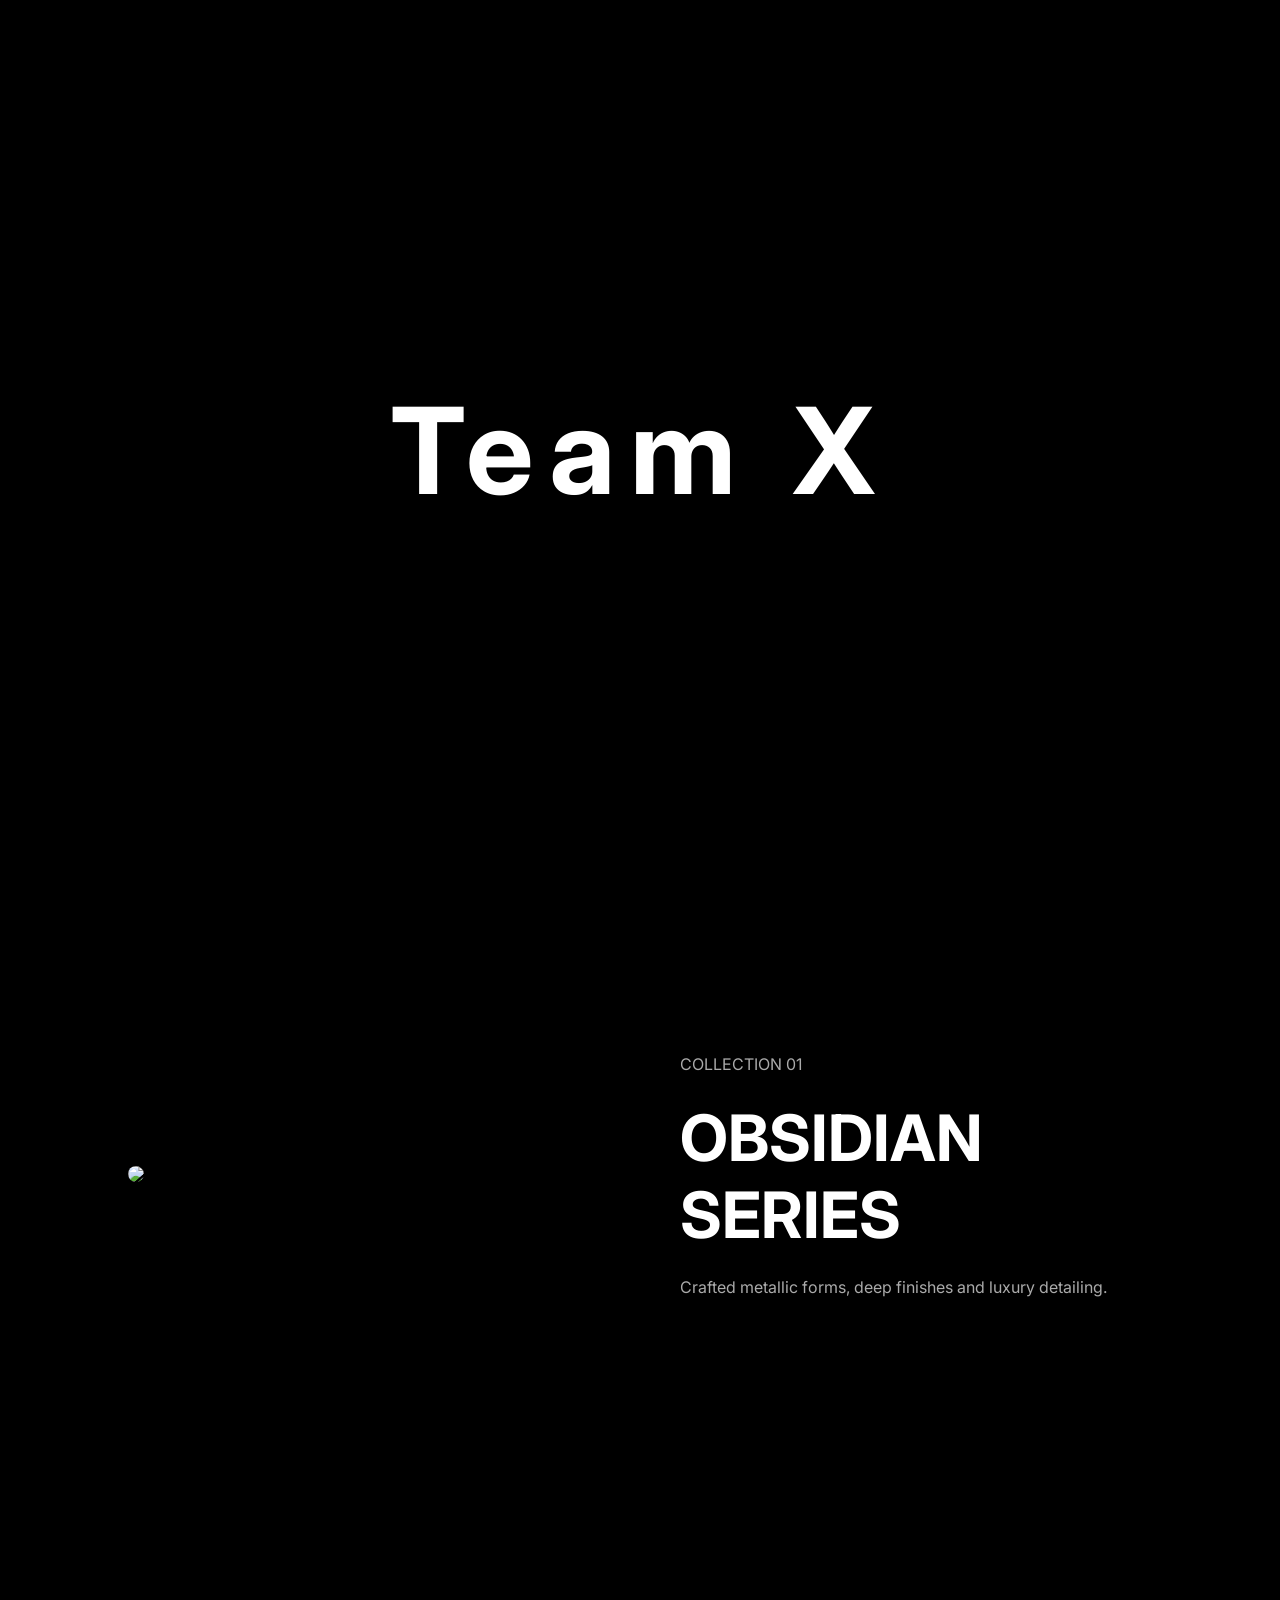
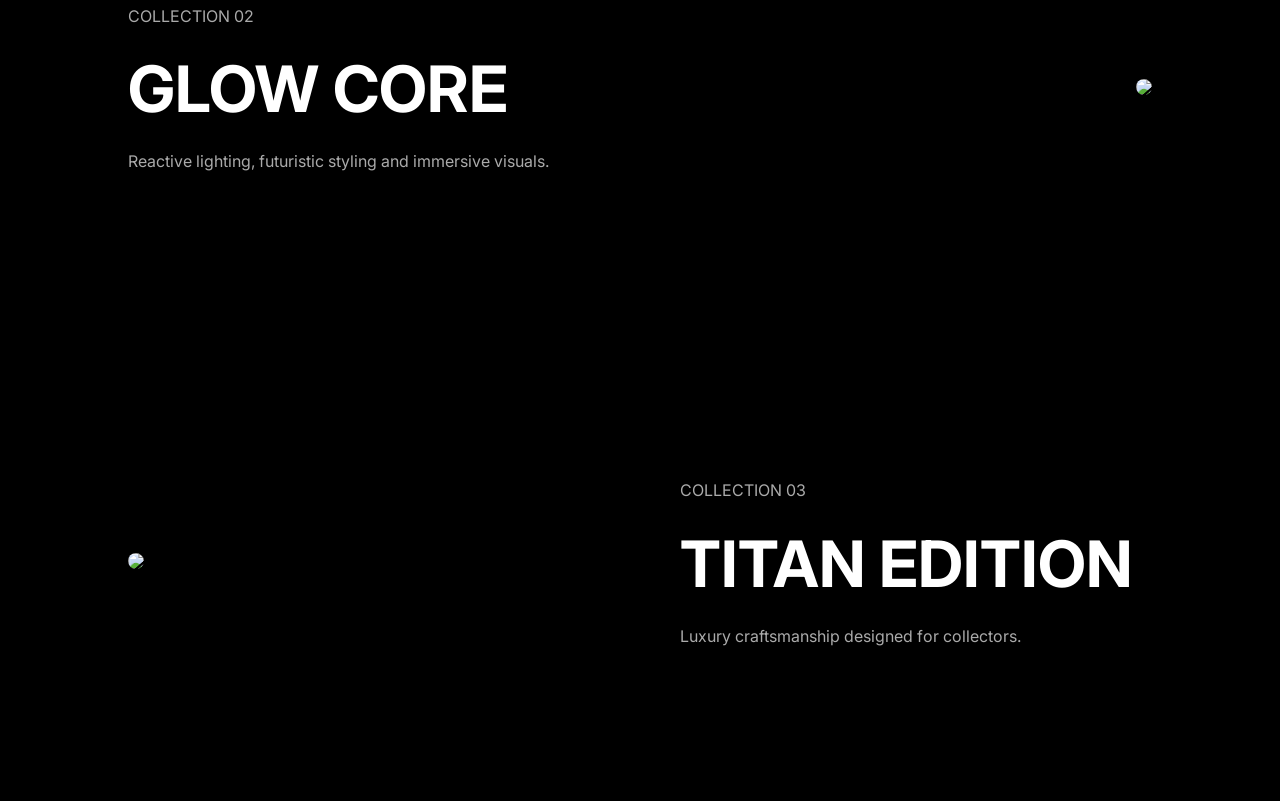
==== showcase.html @ df36ba24 "initial commit" ====
<!DOCTYPE html>
<html lang="en">

<head>

    <meta charset="UTF-8">
    <meta name="viewport" content="width=device-width,initial-scale=1">

    <title>Team X Showcase</title>

    <link rel="preconnect" href="https://fonts.googleapis.com">
    <link rel="preconnect" href="https://fonts.gstatic.com" crossorigin>

    <link href="https://fonts.googleapis.com/css2?family=Inter:wght@100..900&display=swap" rel="stylesheet">

    <link rel="stylesheet" href="css/showcase.css">

</head>

<body>

    <div class="loader">

        <h1>Team X</h1>

    </div>

    <section class="hero3d">

        <div class="spotlight"></div>

        <img class="floating-keychain" src="images/keychain-main.png" alt="">

        <div class="hero-content">

            <p>PREMIUM SHOWCASE</p>

            <h1>
                COLLECTIBLE
                EXPERIENCES
            </h1>

        </div>

    </section>

    <section class="gallery">

        <div class="image-block">
            <img src="images/product-1.jpg">
        </div>

        <div class="text-block">

            <p>COLLECTION 01</p>

            <h2>OBSIDIAN SERIES</h2>

            <p>
                Crafted metallic forms,
                deep finishes and
                luxury detailing.
            </p>

        </div>

    </section>

    <section class="gallery reverse">

        <div class="image-block">
            <img src="images/product-2.jpg">
        </div>

        <div class="text-block">

            <p>COLLECTION 02</p>

            <h2>GLOW CORE</h2>

            <p>
                Reactive lighting,
                futuristic styling
                and immersive visuals.
            </p>

        </div>

    </section>

    <section class="gallery">

        <div class="image-block">
            <img src="images/product-3.jpg">
        </div>

        <div class="text-block">

            <p>COLLECTION 03</p>

            <h2>TITAN EDITION</h2>

            <p>
                Luxury craftsmanship
                designed for collectors.
            </p>

        </div>

    </section>

    <script src="js/showcase.js"></script>

</body>

</html>
---- css/showcase.css ----
* {
    margin: 0;
    padding: 0;
    box-sizing: border-box;
}

body {
    background: #000;
    color: #fff;
    font-family: Inter, sans-serif;
    overflow-x: hidden;
}

.loader {
    position: fixed;
    inset: 0;
    background: #000;
    display: flex;
    justify-content: center;
    align-items: center;
    z-index: 9999;
    transition: 1s;
}

.loader h1 {
    font-size: 120px;
    letter-spacing: 15px;
}

.hero3d {
    height: 100vh;
    display: flex;
    justify-content: center;
    align-items: center;
    position: relative;
    overflow: hidden;
}

.hero-content {
    position: relative;
    z-index: 2;
    text-align: center;
}

.hero-content h1 {
    font-size: 120px;
    line-height: .9;
}

.floating-keychain {
    position: absolute;
    width: 500px;
    animation: float 6s ease-in-out infinite;
}

.spotlight {
    position: absolute;
    width: 600px;
    height: 600px;
    border-radius: 50%;
    background: rgba(255, 255, 255, .08);
    filter: blur(150px);
}

.gallery {
    display: grid;
    grid-template-columns: 1fr 1fr;
    gap: 80px;
    padding: 150px 10%;
    align-items: center;
}

.gallery.reverse {
    direction: rtl;
}

.gallery.reverse .text-block {
    direction: ltr;
}

.image-block img {
    width: 100%;
    border-radius: 30px;
    transition: .6s;
}

.image-block:hover img {
    transform: scale(1.04);
}

.text-block h2 {
    font-size: 64px;
    margin: 20px 0;
}

.text-block p {
    color: #aaa;
    line-height: 1.8;
}

@keyframes float {

    0% {
        transform: translateY(0);
    }

    50% {
        transform: translateY(-30px);
    }

    100% {
        transform: translateY(0);
    }

}

@media(max-width:900px) {

    .gallery {
        grid-template-columns: 1fr;
    }

    .hero-content h1 {
        font-size: 60px;
    }

    .floating-keychain {
        width: 280px;
    }

}
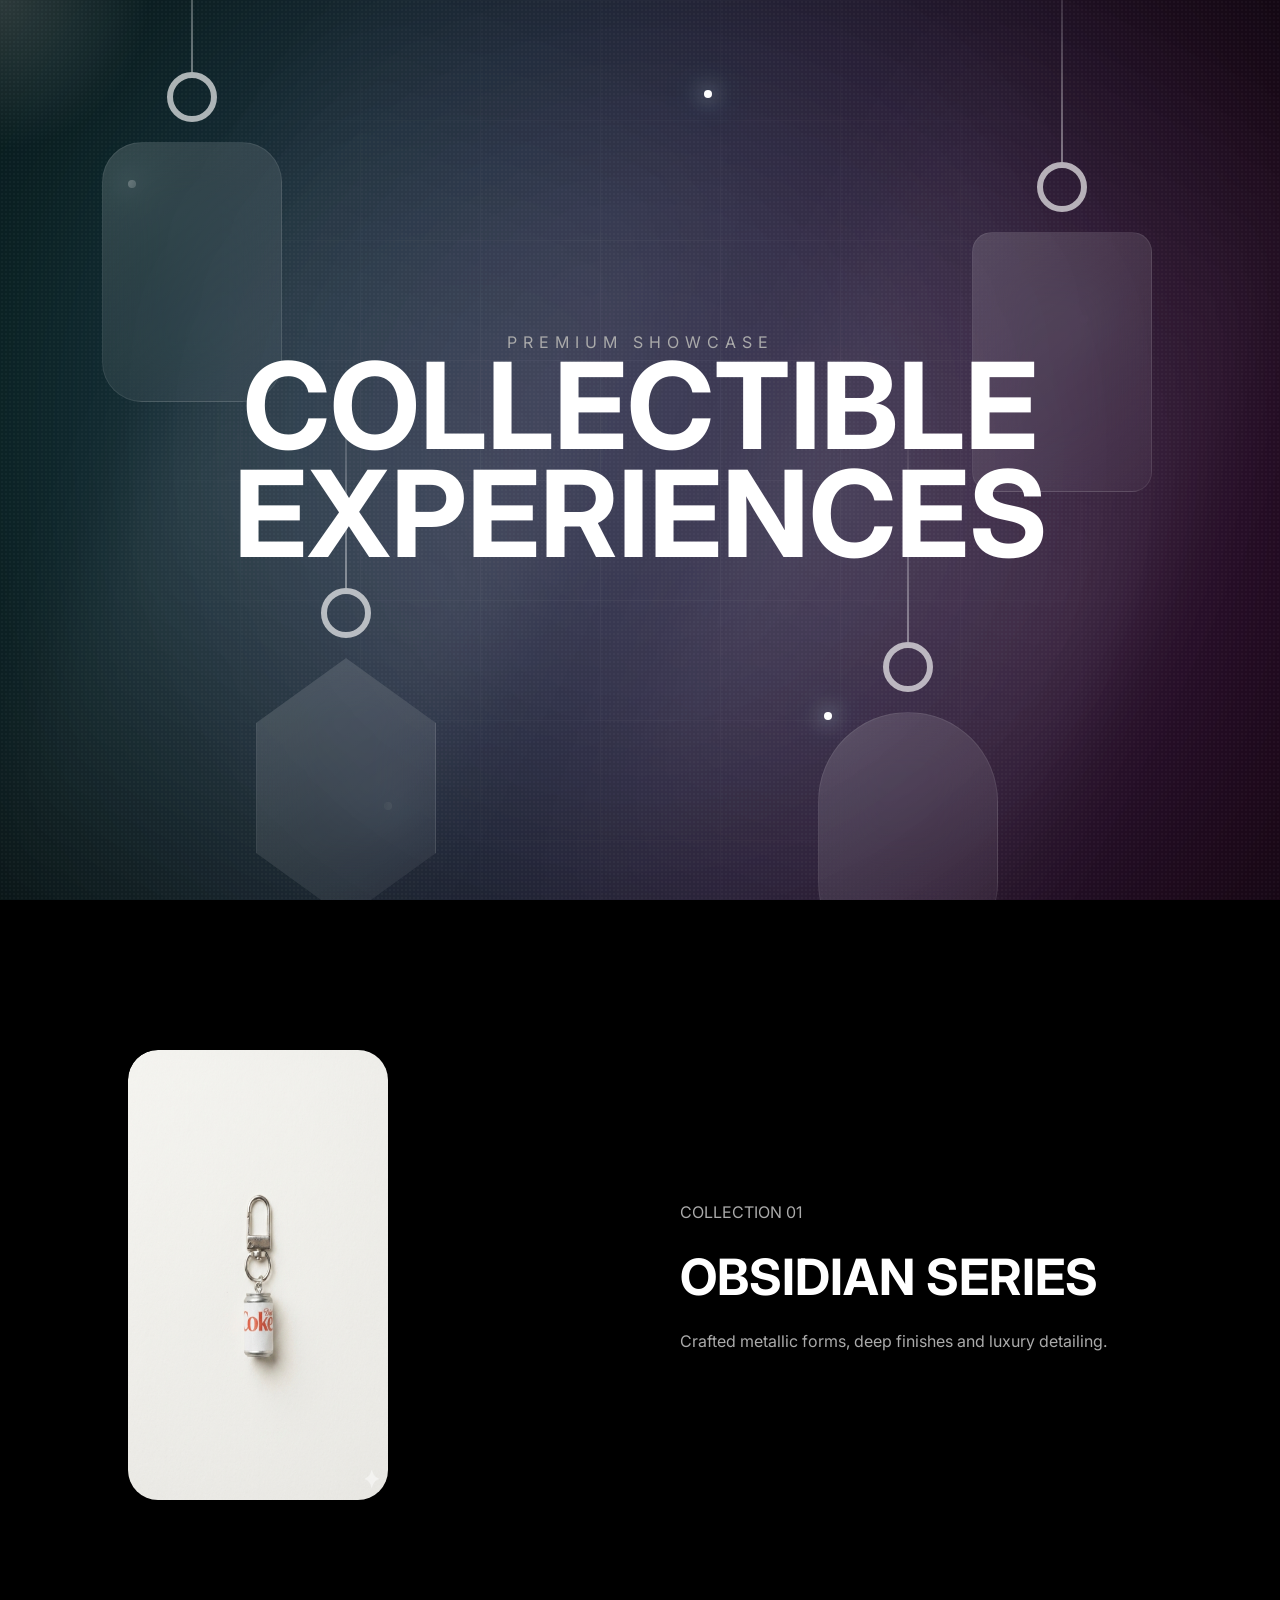
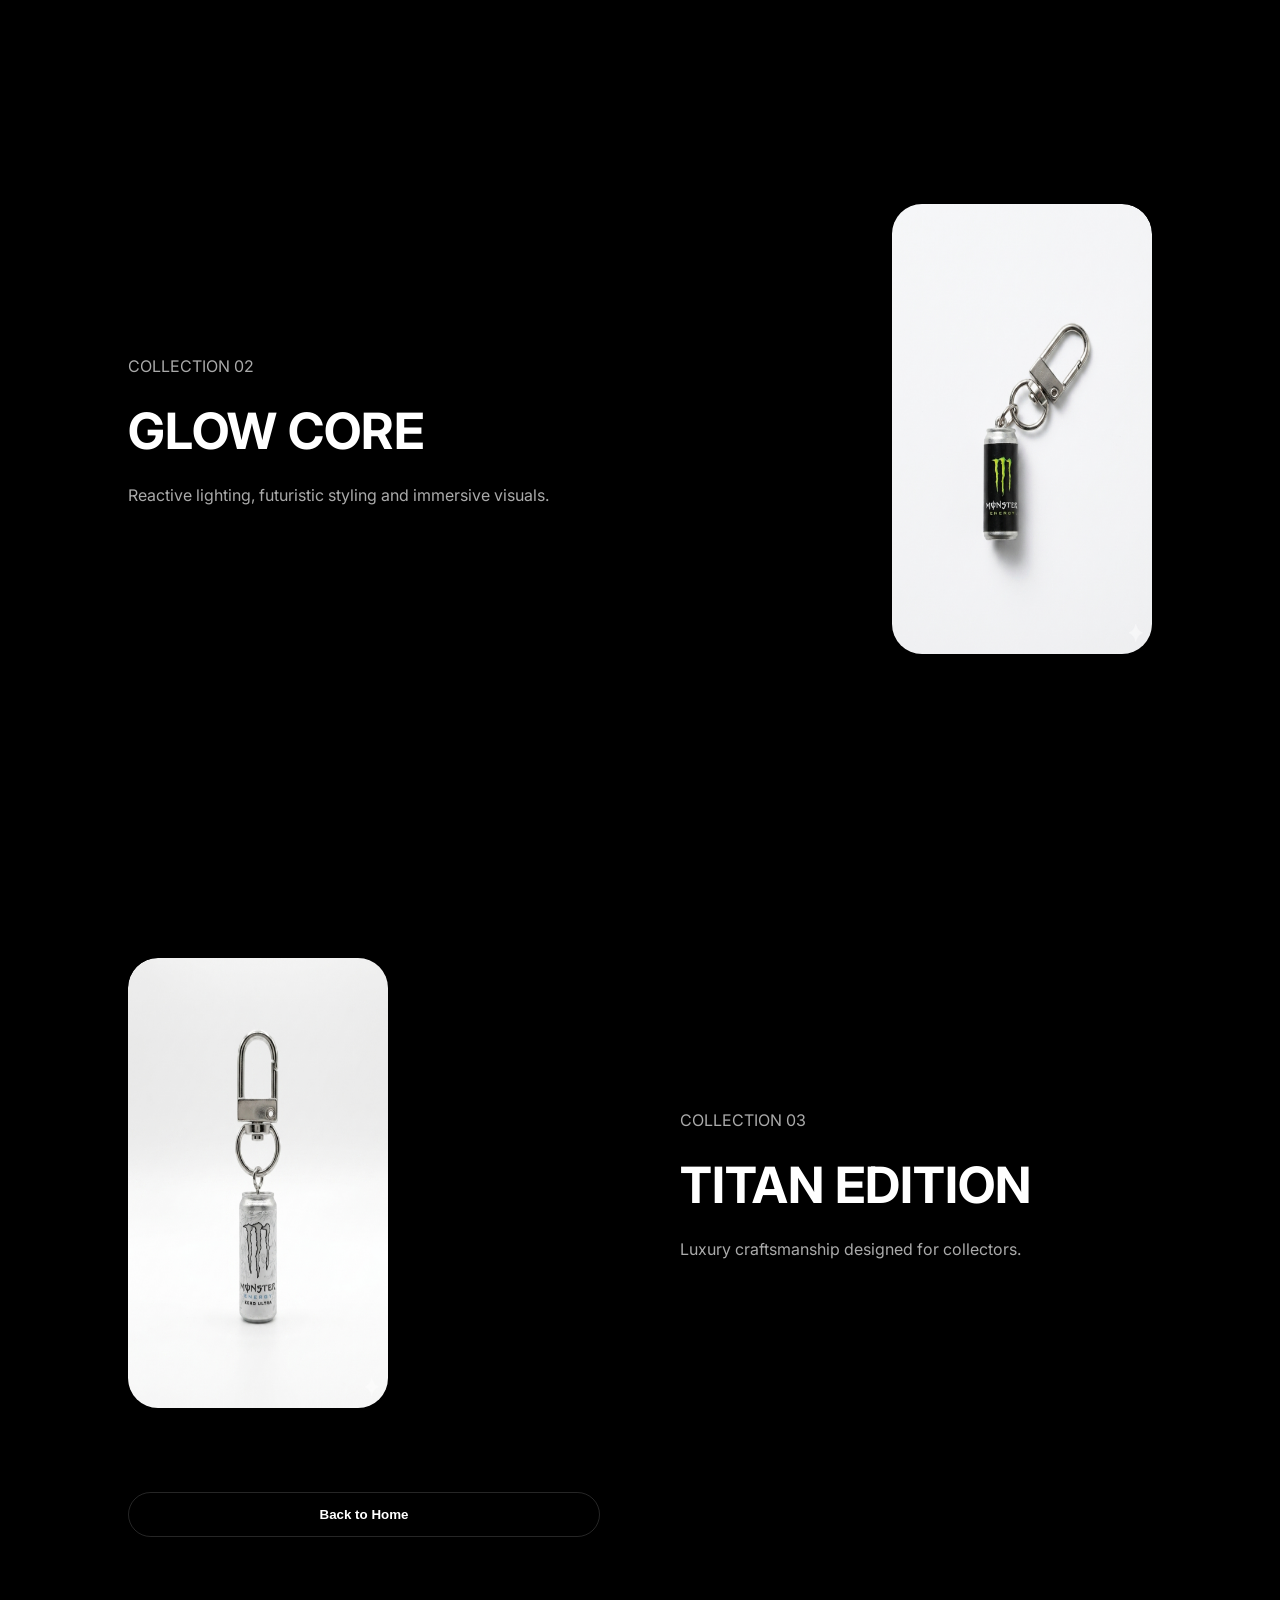
==== commit a544bb10: "initial commit" ====
--- a/showcase.html
+++ b/showcase.html
@@ -13,11 +13,68 @@
 
     <link href="https://fonts.googleapis.com/css2?family=Inter:wght@100..900&display=swap" rel="stylesheet">
 
-    <link rel="stylesheet" href="css/showcase.css">
+    <link rel="stylesheet" href="showcase.css">
 
 </head>
 
 <body>
+
+
+    <!-- LIVE BACKGROUND -->
+
+    <div class="bg-wrapper">
+
+        <div class="aurora aurora1"></div>
+        <div class="aurora aurora2"></div>
+
+        <div class="grid-overlay"></div>
+
+        <div class="noise"></div>
+
+        <div class="light-beam beam1"></div>
+        <div class="light-beam beam2"></div>
+
+        <div class="floating-lights">
+
+            <span></span>
+            <span></span>
+            <span></span>
+            <span></span>
+            <span></span>
+
+        </div>
+
+        <!-- FLOATING KEYCHAINS -->
+
+        <div class="floating-keychains">
+
+            <div class="keychain kc1">
+                <div class="ring"></div>
+                <div class="tag-body"></div>
+            </div>
+
+            <div class="keychain kc2">
+                <div class="ring"></div>
+                <div class="tag-body square"></div>
+            </div>
+
+            <div class="keychain kc3">
+                <div class="ring"></div>
+                <div class="tag-body crystal"></div>
+            </div>
+
+            <div class="keychain kc4">
+                <div class="ring"></div>
+                <div class="tag-body capsule"></div>
+            </div>
+
+        </div>
+
+        <div class="cursor-glow"></div>
+
+    </div>
+
+    <!-- LOADER -->
 
     <div class="loader">
 
@@ -25,11 +82,13 @@
 
     </div>
 
+    <!-- HERO -->
+
     <section class="hero3d">
 
         <div class="spotlight"></div>
 
-        <img class="floating-keychain" src="images/keychain-main.png" alt="">
+        <img class="floating-keychain-main" src="images/keychain-main.png" alt="">
 
         <div class="hero-content">
 
@@ -43,6 +102,8 @@
         </div>
 
     </section>
+
+    <!-- GALLERY -->
 
     <section class="gallery">
 
@@ -106,10 +167,10 @@
             </p>
 
         </div>
-
+        <button class="back_to_home"><a href="index.html">Back to Home</a></button>
     </section>
 
-    <script src="js/showcase.js"></script>
+    <script src="showcase.js"></script>
 
 </body>
 
--- a/showcase.css
+++ b/showcase.css
@@ -0,0 +1,635 @@
+* {
+    margin: 0;
+    padding: 0;
+    box-sizing: border-box;
+}
+
+body {
+    background: #000;
+    color: #fff;
+    font-family: Inter, sans-serif;
+    overflow-x: hidden;
+}
+
+/* BACKGROUND */
+
+.bg-wrapper {
+    position: fixed;
+    inset: 0;
+    overflow: hidden;
+    z-index: -10;
+    background: #050505;
+}
+
+/* AURORA */
+
+.aurora {
+    position: absolute;
+
+    width: 1200px;
+    height: 1200px;
+
+    border-radius: 50%;
+
+    filter: blur(180px);
+
+    opacity: .18;
+
+    mix-blend-mode: screen;
+
+    animation: auroraMove 20s ease-in-out infinite;
+}
+
+.aurora1 {
+    background: #00fff2;
+    top: -20%;
+    left: -10%;
+}
+
+.aurora2 {
+    background: #ff00c8;
+    bottom: -20%;
+    right: -10%;
+    animation-delay: -10s;
+}
+
+@keyframes auroraMove {
+
+    0% {
+        transform:
+            translate(0, 0) scale(1);
+    }
+
+    50% {
+        transform:
+            translate(100px, 80px) scale(1.15);
+    }
+
+    100% {
+        transform:
+            translate(0, 0) scale(1);
+    }
+
+}
+
+/* GRID */
+
+.grid-overlay {
+    position: absolute;
+    inset: 0;
+
+    background-image:
+        linear-gradient(rgba(255, 255, 255, .04) 1px, transparent 1px),
+        linear-gradient(90deg, rgba(255, 255, 255, .04) 1px, transparent 1px);
+
+    background-size: 120px 120px;
+
+    mask-image: radial-gradient(circle at center,
+            black 20%,
+            transparent 80%);
+
+    animation: gridMove 20s linear infinite;
+}
+
+@keyframes gridMove {
+
+    from {
+        transform: translateY(0);
+    }
+
+    to {
+        transform: translateY(120px);
+    }
+
+}
+
+/* NOISE */
+
+.noise {
+    position: absolute;
+    inset: 0;
+
+    opacity: .03;
+
+    background-image:
+        radial-gradient(circle,
+            white 1px,
+            transparent 1px);
+
+    background-size: 4px 4px;
+
+    animation: noiseMove .3s infinite;
+}
+
+@keyframes noiseMove {
+
+    0% {
+        transform: translate(0, 0);
+    }
+
+    50% {
+        transform: translate(2px, -2px);
+    }
+
+    100% {
+        transform: translate(0, 0);
+    }
+
+}
+
+/* LIGHT BEAMS */
+
+.light-beam {
+    position: absolute;
+
+    width: 400px;
+    height: 120vh;
+
+    background:
+        linear-gradient(to bottom,
+            transparent,
+            rgba(255, 255, 255, .08),
+            transparent);
+
+    filter: blur(40px);
+
+    transform: rotate(25deg);
+
+    animation: beamMove 10s linear infinite;
+}
+
+.beam1 {
+    left: 10%;
+}
+
+.beam2 {
+    right: 10%;
+    animation-delay: -5s;
+}
+
+@keyframes beamMove {
+
+    0% {
+        transform:
+            translateY(-100%) rotate(25deg);
+    }
+
+    100% {
+        transform:
+            translateY(100%) rotate(25deg);
+    }
+
+}
+
+/* FLOATING LIGHTS */
+
+.floating-lights {
+    position: absolute;
+    inset: 0;
+}
+
+.floating-lights span {
+    position: absolute;
+
+    width: 8px;
+    height: 8px;
+
+    border-radius: 50%;
+
+    background: white;
+
+    box-shadow:
+        0 0 20px white,
+        0 0 40px cyan;
+
+    animation:
+        floatLight linear infinite,
+        pulseGlow 3s ease-in-out infinite;
+}
+
+.floating-lights span:nth-child(1) {
+    left: 10%;
+    top: 20%;
+    animation-duration: 12s;
+}
+
+.floating-lights span:nth-child(2) {
+    right: 15%;
+    top: 35%;
+    animation-duration: 18s;
+}
+
+.floating-lights span:nth-child(3) {
+    left: 30%;
+    bottom: 10%;
+    animation-duration: 14s;
+}
+
+.floating-lights span:nth-child(4) {
+    right: 35%;
+    bottom: 20%;
+    animation-duration: 20s;
+}
+
+.floating-lights span:nth-child(5) {
+    left: 55%;
+    top: 10%;
+    animation-duration: 16s;
+}
+
+@keyframes floatLight {
+
+    0% {
+        transform: translateY(0);
+    }
+
+    50% {
+        transform: translateY(-80px);
+    }
+
+    100% {
+        transform: translateY(0);
+    }
+
+}
+
+@keyframes pulseGlow {
+
+    0% {
+        opacity: .3;
+    }
+
+    50% {
+        opacity: 1;
+    }
+
+    100% {
+        opacity: .3;
+    }
+
+}
+
+/* CURSOR GLOW */
+
+.cursor-glow {
+    position: fixed;
+
+    width: 300px;
+    height: 300px;
+
+    border-radius: 50%;
+
+    background:
+        radial-gradient(circle,
+            rgba(255, 255, 255, .15),
+            transparent 70%);
+
+    pointer-events: none;
+
+    transform: translate(-50%, -50%);
+
+    mix-blend-mode: screen;
+}
+
+/* LOADER */
+
+.loader {
+    position: fixed;
+    inset: 0;
+    background: #000;
+    display: flex;
+    justify-content: center;
+    align-items: center;
+    z-index: 9999;
+    transition: 1.5s;
+}
+
+.loader h1 {
+    font-size: 80px;
+    letter-spacing: 15px;
+}
+
+/* HERO */
+
+.hero3d {
+    height: 100vh;
+    display: flex;
+    justify-content: center;
+    align-items: center;
+    position: relative;
+    overflow: hidden;
+}
+
+.hero-content {
+    position: relative;
+    z-index: 2;
+    text-align: center;
+}
+
+.hero-content p {
+    letter-spacing: 6px;
+    color: #aaa;
+}
+
+.hero-content h1 {
+    font-size: 120px;
+    line-height: .9;
+}
+
+/* MAIN KEYCHAIN */
+
+.floating-keychain-main {
+    position: absolute;
+    width: 500px;
+
+    animation:
+        float 6s ease-in-out infinite;
+
+    filter:
+        drop-shadow(0 30px 80px rgba(0, 0, 0, .8)) drop-shadow(0 0 60px rgba(255, 255, 255, .15));
+}
+
+@keyframes float {
+
+    0% {
+        transform: translateY(0);
+    }
+
+    50% {
+        transform: translateY(-30px);
+    }
+
+    100% {
+        transform: translateY(0);
+    }
+
+}
+
+/* SPOTLIGHT */
+
+.spotlight {
+    position: absolute;
+    width: 600px;
+    height: 600px;
+    border-radius: 50%;
+
+    background: rgba(255, 255, 255, .08);
+
+    filter: blur(150px);
+}
+
+/* GALLERY */
+
+.gallery {
+    display: grid;
+    grid-template-columns: 1fr 1fr;
+    gap: 80px;
+    padding: 150px 10%;
+    align-items: center;
+}
+
+.gallery.reverse {
+    direction: rtl;
+}
+
+.gallery.reverse .text-block {
+    direction: ltr;
+}
+
+.image-block {
+    overflow: hidden;
+    border-radius: 30px;
+}
+
+.image-block img {
+    width: 55%;
+    height: 50vh;
+    border-radius: 30px;
+    transition: .6s;
+}
+
+.image-block:hover img {
+    transform: scale(1.06);
+}
+
+.text-block h2 {
+    font-size: 50px;
+    margin: 20px 0;
+}
+
+.text-block p {
+    color: #aaa;
+    line-height: 1.8;
+}
+
+/* FLOATING KEYCHAINS */
+
+.floating-keychains {
+    position: absolute;
+    inset: 0;
+    pointer-events: none;
+}
+
+.keychain {
+    position: absolute;
+
+    display: flex;
+    flex-direction: column;
+    align-items: center;
+
+    transform-origin: top center;
+
+    animation: swingKeychain 6s ease-in-out infinite;
+}
+
+/* STRING */
+
+.keychain::before {
+    content: "";
+
+    position: absolute;
+
+    top: -220px;
+
+    width: 2px;
+    height: 220px;
+
+    background:
+        linear-gradient(to bottom,
+            rgba(255, 255, 255, .02),
+            rgba(255, 255, 255, .4));
+}
+
+/* RING */
+
+.ring {
+    width: 50px;
+    height: 50px;
+
+    border-radius: 50%;
+
+    border: 6px solid rgba(255, 255, 255, .65);
+
+    margin-bottom: 20px;
+
+    animation: metalGlow 4s ease-in-out infinite;
+}
+
+@keyframes metalGlow {
+
+    50% {
+        box-shadow:
+            0 0 40px rgba(255, 255, 255, .5),
+            0 0 80px rgba(0, 255, 255, .2);
+    }
+
+}
+
+/* TAG */
+
+.tag-body {
+    width: 180px;
+    height: 260px;
+
+    border-radius: 40px;
+
+    background:
+        linear-gradient(145deg,
+            rgba(255, 255, 255, .15),
+            rgba(255, 255, 255, .04));
+
+    border: 1px solid rgba(255, 255, 255, .08);
+
+    backdrop-filter: blur(30px);
+
+    position: relative;
+
+    overflow: hidden;
+}
+
+.tag-body::before {
+    content: "";
+
+    position: absolute;
+    inset: 0;
+
+    background:
+        linear-gradient(120deg,
+            transparent,
+            rgba(255, 255, 255, .25),
+            transparent);
+
+    transform: translateX(-150%);
+
+    animation: shine 6s linear infinite;
+}
+
+@keyframes shine {
+
+    to {
+        transform: translateX(150%);
+    }
+
+}
+
+.square {
+    border-radius: 20px;
+}
+
+.crystal {
+    clip-path: polygon(50% 0%,
+            100% 25%,
+            100% 75%,
+            50% 100%,
+            0% 75%,
+            0% 25%);
+}
+
+.capsule {
+    border-radius: 100px;
+}
+
+/* POSITIONS */
+
+.kc1 {
+    left: 8%;
+    top: 8%;
+}
+
+.kc2 {
+    right: 10%;
+    top: 18%;
+}
+
+.kc3 {
+    left: 20%;
+    bottom: -2%;
+}
+
+.kc4 {
+    right: 22%;
+    bottom: -8%;
+}
+
+@keyframes swingKeychain {
+
+    0% {
+        transform: rotate(8deg);
+    }
+
+    50% {
+        transform: rotate(-8deg) translateY(20px);
+    }
+
+    100% {
+        transform: rotate(8deg);
+    }
+
+}
+
+/* RESPONSIVE */
+
+@media(max-width:900px) {
+
+    .gallery {
+        grid-template-columns: 1fr;
+        display: grid;
+        justify-content: space-evenly;
+    }
+
+    .hero-content h1 {
+        font-size: 42px;
+    }
+
+    .floating-keychain-main {
+        width: 260px;
+    }
+
+    .tag-body {
+        width: 120px;
+        height: 180px;
+    }
+
+}
+
+
+.back_to_home {
+    padding: 14px 10px;
+    border: none;
+    border-radius: 100px;
+    cursor: pointer;
+    font-weight: 700;
+    background: transparent;
+    border: 1px solid rgba(255, 255, 255, .15);
+    color: #fff;
+    transition: .4s ease;
+}
+
+
+
+.back_to_home {}
+
+.back_to_home a {
+    text-decoration: none;
+    color: white;
+}
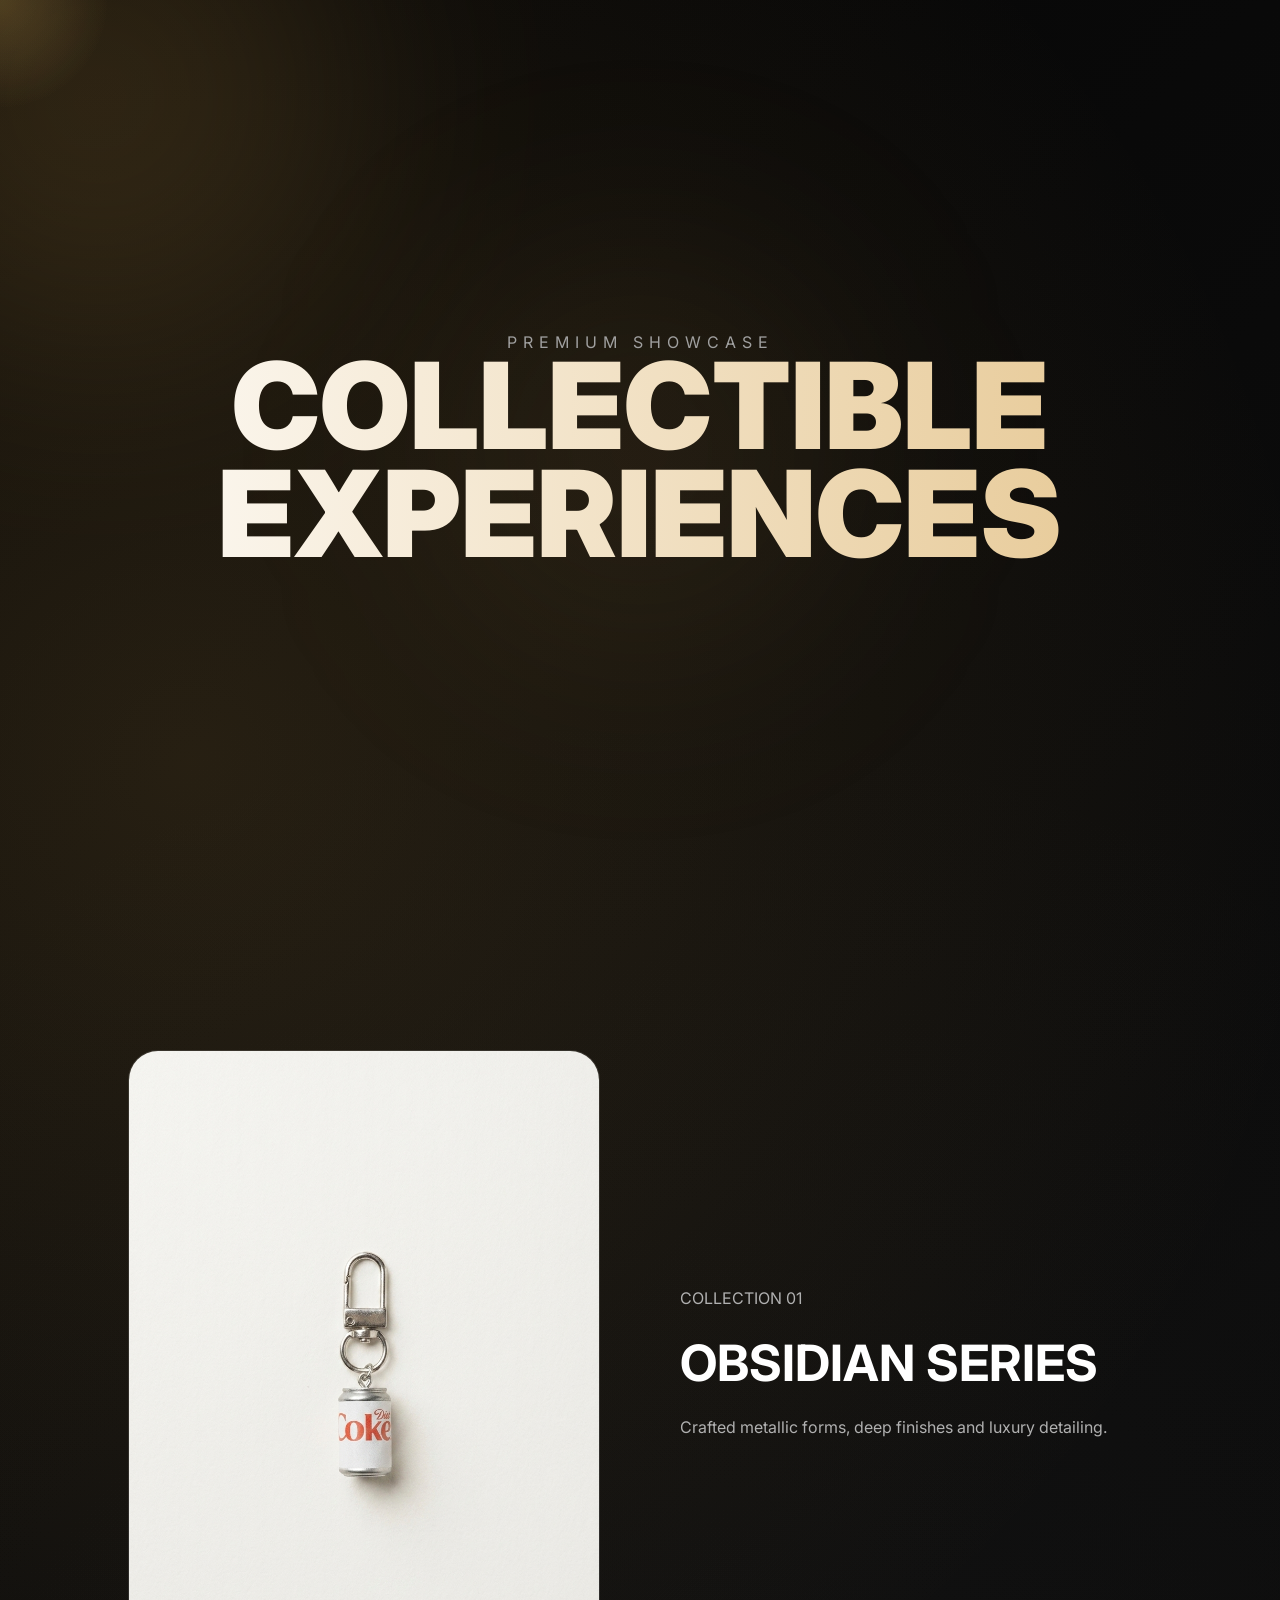
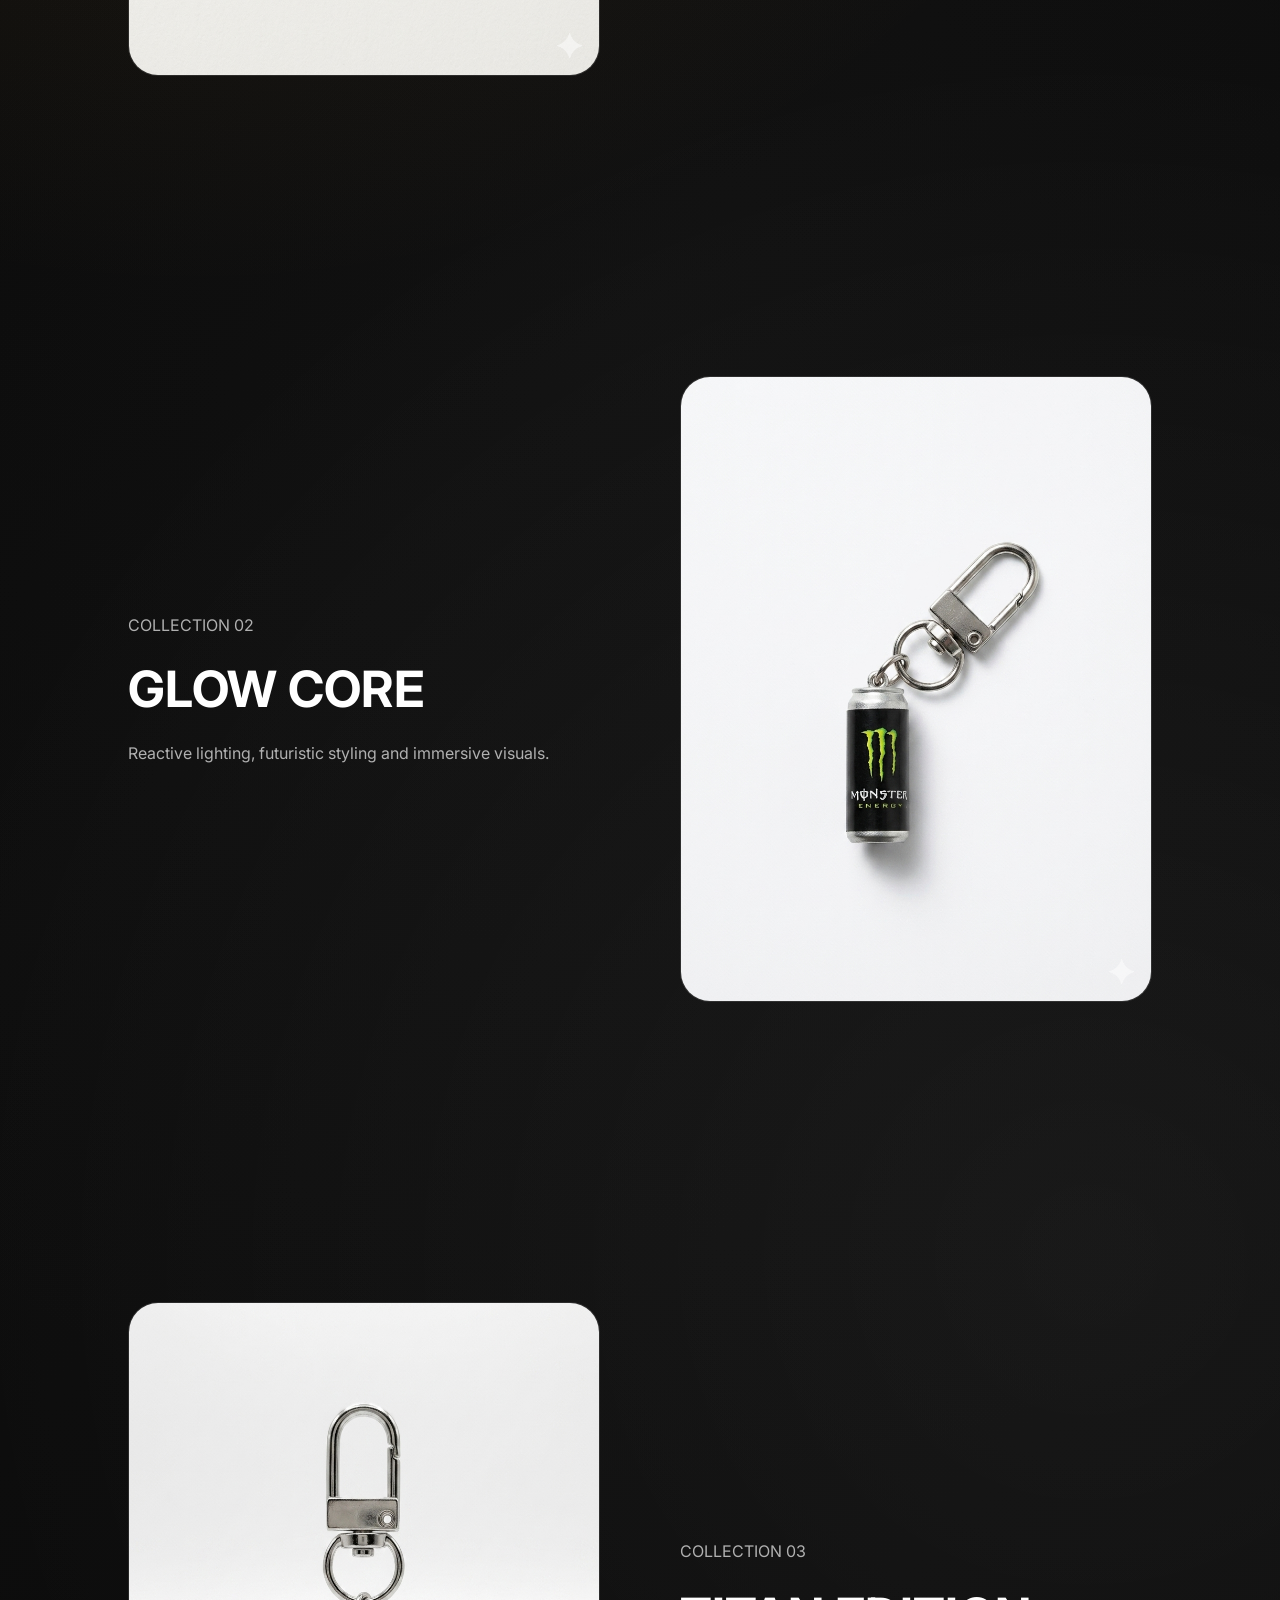
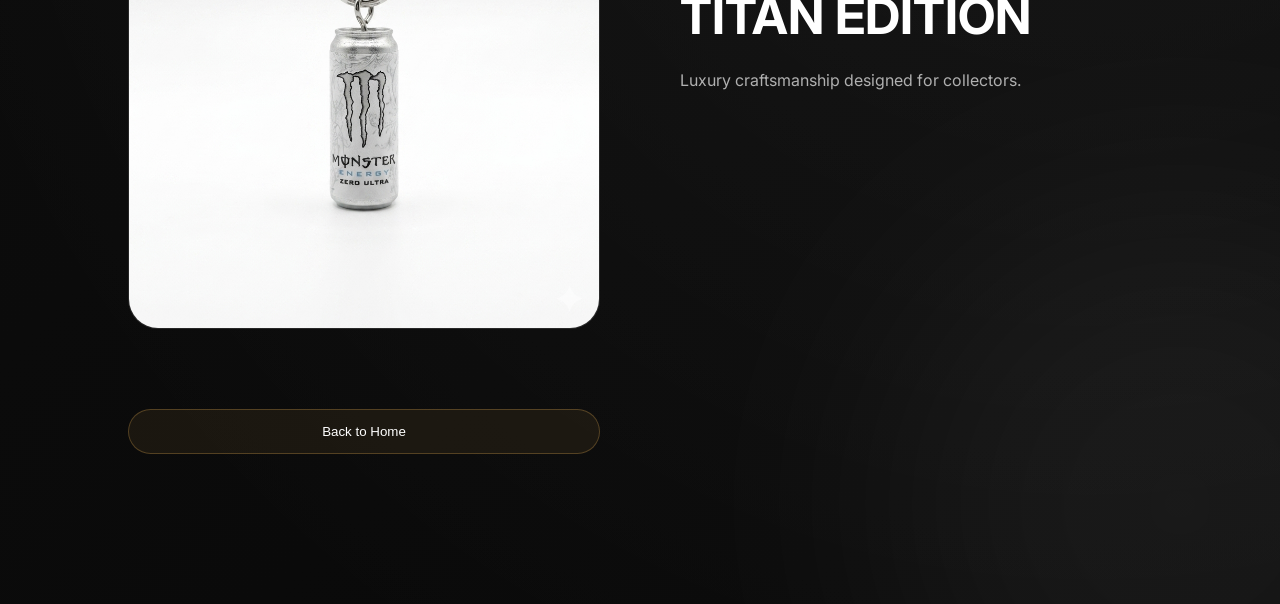
==== commit d7dab96c: "initial commit" ====
--- a/showcase.html
+++ b/showcase.html
@@ -23,54 +23,36 @@
     <!-- LIVE BACKGROUND -->
 
     <div class="bg-wrapper">
+        <div class="blob blob1"></div>
+        <div class="blob blob2"></div>
+        <div class="cursor-glow"></div>
+    </div> <!-- FLOATING KEYCHAINS -->
 
-        <div class="aurora aurora1"></div>
-        <div class="aurora aurora2"></div>
+    <div class="floating-keychains">
 
-        <div class="grid-overlay"></div>
-
-        <div class="noise"></div>
-
-        <div class="light-beam beam1"></div>
-        <div class="light-beam beam2"></div>
-
-        <div class="floating-lights">
-
-            <span></span>
-            <span></span>
-            <span></span>
-            <span></span>
-            <span></span>
-
+        <div class="keychain kc1">
+            <div class="ring"></div>
+            <div class="tag-body"></div>
         </div>
 
-        <!-- FLOATING KEYCHAINS -->
-
-        <div class="floating-keychains">
-
-            <div class="keychain kc1">
-                <div class="ring"></div>
-                <div class="tag-body"></div>
-            </div>
-
-            <div class="keychain kc2">
-                <div class="ring"></div>
-                <div class="tag-body square"></div>
-            </div>
-
-            <div class="keychain kc3">
-                <div class="ring"></div>
-                <div class="tag-body crystal"></div>
-            </div>
-
-            <div class="keychain kc4">
-                <div class="ring"></div>
-                <div class="tag-body capsule"></div>
-            </div>
-
+        <div class="keychain kc2">
+            <div class="ring"></div>
+            <div class="tag-body square"></div>
         </div>
 
-        <div class="cursor-glow"></div>
+        <div class="keychain kc3">
+            <div class="ring"></div>
+            <div class="tag-body crystal"></div>
+        </div>
+
+        <div class="keychain kc4">
+            <div class="ring"></div>
+            <div class="tag-body capsule"></div>
+        </div>
+
+    </div>
+
+    <div class="cursor-glow"></div>
 
     </div>
 
--- a/showcase.css
+++ b/showcase.css
@@ -1,3 +1,7 @@
+/* =========================
+   RESET
+========================= */
+
 * {
     margin: 0;
     padding: 0;
@@ -5,130 +9,80 @@
 }
 
 body {
-    background: #000;
+    background: #050505;
     color: #fff;
     font-family: Inter, sans-serif;
     overflow-x: hidden;
-}
-
-/* BACKGROUND */
+    perspective: 1200px;
+}
+
+/* =========================
+   PREMIUM LIGHTWEIGHT BACKGROUND
+========================= */
 
 .bg-wrapper {
     position: fixed;
     inset: 0;
     overflow: hidden;
     z-index: -10;
-    background: #050505;
-}
-
-/* AURORA */
-
-.aurora {
+
+    background:
+        radial-gradient(circle at 15% 20%,
+            rgba(214, 164, 77, .15),
+            transparent 35%),
+
+        radial-gradient(circle at 85% 75%,
+            rgba(255, 255, 255, .06),
+            transparent 40%),
+
+        radial-gradient(circle at 50% 50%,
+            rgba(70, 70, 70, .08),
+            transparent 60%),
+
+        linear-gradient(135deg,
+            #050505 0%,
+            #0d0d0d 50%,
+            #080808 100%);
+}
+
+/* =========================
+   FLOATING BLOBS
+========================= */
+
+.blob {
     position: absolute;
-
-    width: 1200px;
-    height: 1200px;
-
     border-radius: 50%;
-
-    filter: blur(180px);
-
-    opacity: .18;
-
-    mix-blend-mode: screen;
-
-    animation: auroraMove 20s ease-in-out infinite;
-}
-
-.aurora1 {
-    background: #00fff2;
-    top: -20%;
-    left: -10%;
-}
-
-.aurora2 {
-    background: #ff00c8;
-    bottom: -20%;
-    right: -10%;
-    animation-delay: -10s;
-}
-
-@keyframes auroraMove {
-
-    0% {
-        transform:
-            translate(0, 0) scale(1);
-    }
-
-    50% {
-        transform:
-            translate(100px, 80px) scale(1.15);
-    }
-
-    100% {
-        transform:
-            translate(0, 0) scale(1);
-    }
-
-}
-
-/* GRID */
-
-.grid-overlay {
-    position: absolute;
-    inset: 0;
-
-    background-image:
-        linear-gradient(rgba(255, 255, 255, .04) 1px, transparent 1px),
-        linear-gradient(90deg, rgba(255, 255, 255, .04) 1px, transparent 1px);
-
-    background-size: 120px 120px;
-
-    mask-image: radial-gradient(circle at center,
-            black 20%,
-            transparent 80%);
-
-    animation: gridMove 20s linear infinite;
-}
-
-@keyframes gridMove {
-
-    from {
-        transform: translateY(0);
-    }
-
-    to {
-        transform: translateY(120px);
-    }
-
-}
-
-/* NOISE */
-
-.noise {
-    position: absolute;
-    inset: 0;
-
-    opacity: .03;
-
-    background-image:
-        radial-gradient(circle,
-            white 1px,
-            transparent 1px);
-
-    background-size: 4px 4px;
-
-    animation: noiseMove .3s infinite;
-}
-
-@keyframes noiseMove {
+    filter: blur(120px);
+    opacity: .15;
+    animation: blobFloat 18s ease-in-out infinite;
+}
+
+.blob1 {
+    width: 500px;
+    height: 500px;
+    background: #d6a44d;
+    top: -150px;
+    left: -150px;
+}
+
+.blob2 {
+    width: 600px;
+    height: 600px;
+    background: #ffffff;
+    right: -200px;
+    bottom: -200px;
+    opacity: .05;
+    animation-delay: -9s;
+}
+
+@keyframes blobFloat {
 
     0% {
         transform: translate(0, 0);
     }
 
     50% {
-        transform: translate(2px, -2px);
+        transform: translate(80px, 60px);
     }
 
     100% {
@@ -137,166 +91,35 @@
 
 }
 
-/* LIGHT BEAMS */
-
-.light-beam {
-    position: absolute;
-
-    width: 400px;
-    height: 120vh;
-
-    background:
-        linear-gradient(to bottom,
-            transparent,
-            rgba(255, 255, 255, .08),
-            transparent);
-
-    filter: blur(40px);
-
-    transform: rotate(25deg);
-
-    animation: beamMove 10s linear infinite;
-}
-
-.beam1 {
-    left: 10%;
-}
-
-.beam2 {
-    right: 10%;
-    animation-delay: -5s;
-}
-
-@keyframes beamMove {
-
-    0% {
-        transform:
-            translateY(-100%) rotate(25deg);
-    }
-
-    100% {
-        transform:
-            translateY(100%) rotate(25deg);
-    }
-
-}
-
-/* FLOATING LIGHTS */
-
-.floating-lights {
-    position: absolute;
-    inset: 0;
-}
-
-.floating-lights span {
-    position: absolute;
-
-    width: 8px;
-    height: 8px;
-
-    border-radius: 50%;
-
-    background: white;
-
-    box-shadow:
-        0 0 20px white,
-        0 0 40px cyan;
-
-    animation:
-        floatLight linear infinite,
-        pulseGlow 3s ease-in-out infinite;
-}
-
-.floating-lights span:nth-child(1) {
-    left: 10%;
-    top: 20%;
-    animation-duration: 12s;
-}
-
-.floating-lights span:nth-child(2) {
-    right: 15%;
-    top: 35%;
-    animation-duration: 18s;
-}
-
-.floating-lights span:nth-child(3) {
-    left: 30%;
-    bottom: 10%;
-    animation-duration: 14s;
-}
-
-.floating-lights span:nth-child(4) {
-    right: 35%;
-    bottom: 20%;
-    animation-duration: 20s;
-}
-
-.floating-lights span:nth-child(5) {
-    left: 55%;
-    top: 10%;
-    animation-duration: 16s;
-}
-
-@keyframes floatLight {
-
-    0% {
-        transform: translateY(0);
-    }
-
-    50% {
-        transform: translateY(-80px);
-    }
-
-    100% {
-        transform: translateY(0);
-    }
-
-}
-
-@keyframes pulseGlow {
-
-    0% {
-        opacity: .3;
-    }
-
-    50% {
-        opacity: 1;
-    }
-
-    100% {
-        opacity: .3;
-    }
-
-}
-
-/* CURSOR GLOW */
+/* =========================
+   CURSOR GLOW
+========================= */
 
 .cursor-glow {
     position: fixed;
-
-    width: 300px;
-    height: 300px;
-
+    width: 220px;
+    height: 220px;
     border-radius: 50%;
 
     background:
         radial-gradient(circle,
-            rgba(255, 255, 255, .15),
+            rgba(214, 164, 77, .12),
             transparent 70%);
 
     pointer-events: none;
-
     transform: translate(-50%, -50%);
-
     mix-blend-mode: screen;
-}
-
-/* LOADER */
+    z-index: 999;
+}
+
+/* =========================
+   LOADER
+========================= */
 
 .loader {
     position: fixed;
     inset: 0;
-    background: #000;
+    background: #050505;
     display: flex;
     justify-content: center;
     align-items: center;
@@ -305,11 +128,23 @@
 }
 
 .loader h1 {
+
     font-size: 80px;
-    letter-spacing: 15px;
-}
-
-/* HERO */
+    font-weight: 800;
+
+    background:
+        linear-gradient(90deg,
+            #ffffff,
+            #d6a44d,
+            #ffffff);
+
+    -webkit-background-clip: text;
+    color: transparent;
+}
+
+/* =========================
+   HERO
+========================= */
 
 .hero3d {
     height: 100vh;
@@ -320,6 +155,20 @@
     overflow: hidden;
 }
 
+.spotlight {
+    position: absolute;
+    width: 500px;
+    height: 500px;
+    border-radius: 50%;
+
+    background:
+        radial-gradient(circle,
+            rgba(214, 164, 77, .15),
+            transparent 70%);
+
+    filter: blur(120px);
+}
+
 .hero-content {
     position: relative;
     z-index: 2;
@@ -328,57 +177,81 @@
 
 .hero-content p {
     letter-spacing: 6px;
-    color: #aaa;
+    color: #a0a0a0;
 }
 
 .hero-content h1 {
+
     font-size: 120px;
     line-height: .9;
-}
-
-/* MAIN KEYCHAIN */
+    font-weight: 900;
+
+    background:
+        linear-gradient(90deg,
+            #ffffff,
+            #d6a44d,
+            #ffffff);
+
+    background-size: 300%;
+
+    -webkit-background-clip: text;
+    color: transparent;
+
+    animation: shineText 8s linear infinite;
+}
+
+@keyframes shineText {
+
+    from {
+        background-position: 0%;
+    }
+
+    to {
+        background-position: 300%;
+    }
+
+}
+
+/* =========================
+   MAIN PRODUCT IMAGE
+========================= */
 
 .floating-keychain-main {
+
     position: absolute;
     width: 500px;
 
     animation:
-        float 6s ease-in-out infinite;
+        premiumFloat 6s ease-in-out infinite;
 
     filter:
-        drop-shadow(0 30px 80px rgba(0, 0, 0, .8)) drop-shadow(0 0 60px rgba(255, 255, 255, .15));
-}
-
-@keyframes float {
+        drop-shadow(0 20px 50px rgba(0, 0, 0, .8)) drop-shadow(0 0 30px rgba(214, 164, 77, .15));
+
+    transform-style: preserve-3d;
+}
+
+@keyframes premiumFloat {
 
     0% {
-        transform: translateY(0);
+        transform:
+            translateY(0) rotate(-2deg);
     }
 
     50% {
-        transform: translateY(-30px);
+        transform:
+            translateY(-18px) rotate(2deg);
     }
 
     100% {
-        transform: translateY(0);
-    }
-
-}
-
-/* SPOTLIGHT */
-
-.spotlight {
-    position: absolute;
-    width: 600px;
-    height: 600px;
-    border-radius: 50%;
-
-    background: rgba(255, 255, 255, .08);
-
-    filter: blur(150px);
-}
-
-/* GALLERY */
+        transform:
+            translateY(0) rotate(-2deg);
+    }
+
+}
+
+/* =========================
+   GALLERY
+========================= */
 
 .gallery {
     display: grid;
@@ -396,21 +269,50 @@
     direction: ltr;
 }
 
+/* =========================
+   IMAGE CARD
+========================= */
+
 .image-block {
+
     overflow: hidden;
     border-radius: 30px;
+
+    background:
+        rgba(255, 255, 255, .04);
+
+    border:
+        1px solid rgba(255, 255, 255, .08);
+
+    backdrop-filter: blur(10px);
+
+    transition: .6s ease;
+
+    transform-style: preserve-3d;
+}
+
+.image-block:hover {
+
+    transform:
+        perspective(1200px) rotateY(8deg) rotateX(3deg) translateY(-10px);
+
+    box-shadow:
+        0 20px 60px rgba(0, 0, 0, .4);
 }
 
 .image-block img {
-    width: 55%;
-    height: 50vh;
-    border-radius: 30px;
+    width: 100%;
+    display: block;
     transition: .6s;
 }
 
 .image-block:hover img {
-    transform: scale(1.06);
-}
+    transform: scale(1.05);
+}
+
+/* =========================
+   TEXT
+========================= */
 
 .text-block h2 {
     font-size: 50px;
@@ -418,218 +320,66 @@
 }
 
 .text-block p {
-    color: #aaa;
+    color: #b0b0b0;
     line-height: 1.8;
 }
 
-/* FLOATING KEYCHAINS */
-
-.floating-keychains {
-    position: absolute;
-    inset: 0;
-    pointer-events: none;
-}
-
-.keychain {
-    position: absolute;
-
-    display: flex;
-    flex-direction: column;
-    align-items: center;
-
-    transform-origin: top center;
-
-    animation: swingKeychain 6s ease-in-out infinite;
-}
-
-/* STRING */
-
-.keychain::before {
-    content: "";
-
-    position: absolute;
-
-    top: -220px;
-
-    width: 2px;
-    height: 220px;
-
-    background:
-        linear-gradient(to bottom,
-            rgba(255, 255, 255, .02),
-            rgba(255, 255, 255, .4));
-}
-
-/* RING */
-
-.ring {
-    width: 50px;
-    height: 50px;
-
-    border-radius: 50%;
-
-    border: 6px solid rgba(255, 255, 255, .65);
-
-    margin-bottom: 20px;
-
-    animation: metalGlow 4s ease-in-out infinite;
-}
-
-@keyframes metalGlow {
-
-    50% {
-        box-shadow:
-            0 0 40px rgba(255, 255, 255, .5),
-            0 0 80px rgba(0, 255, 255, .2);
-    }
-
-}
-
-/* TAG */
-
-.tag-body {
-    width: 180px;
-    height: 260px;
-
-    border-radius: 40px;
-
-    background:
-        linear-gradient(145deg,
-            rgba(255, 255, 255, .15),
-            rgba(255, 255, 255, .04));
-
-    border: 1px solid rgba(255, 255, 255, .08);
-
-    backdrop-filter: blur(30px);
-
-    position: relative;
-
-    overflow: hidden;
-}
-
-.tag-body::before {
-    content: "";
-
-    position: absolute;
-    inset: 0;
-
-    background:
-        linear-gradient(120deg,
-            transparent,
-            rgba(255, 255, 255, .25),
-            transparent);
-
-    transform: translateX(-150%);
-
-    animation: shine 6s linear infinite;
-}
-
-@keyframes shine {
-
-    to {
-        transform: translateX(150%);
-    }
-
-}
-
-.square {
-    border-radius: 20px;
-}
-
-.crystal {
-    clip-path: polygon(50% 0%,
-            100% 25%,
-            100% 75%,
-            50% 100%,
-            0% 75%,
-            0% 25%);
-}
-
-.capsule {
+/* =========================
+   BUTTON
+========================= */
+
+.back_to_home {
+    padding: 14px 28px;
+
     border-radius: 100px;
-}
-
-/* POSITIONS */
-
-.kc1 {
-    left: 8%;
-    top: 8%;
-}
-
-.kc2 {
-    right: 10%;
-    top: 18%;
-}
-
-.kc3 {
-    left: 20%;
-    bottom: -2%;
-}
-
-.kc4 {
-    right: 22%;
-    bottom: -8%;
-}
-
-@keyframes swingKeychain {
-
-    0% {
-        transform: rotate(8deg);
-    }
-
-    50% {
-        transform: rotate(-8deg) translateY(20px);
-    }
-
-    100% {
-        transform: rotate(8deg);
-    }
-
-}
-
-/* RESPONSIVE */
+    border: 1px solid rgba(214, 164, 77, .3);
+
+    background:
+        rgba(214, 164, 77, .08);
+
+    color: #fff;
+    cursor: pointer;
+
+    transition: .4s ease;
+}
+
+.back_to_home:hover {
+
+    transform: translateY(-3px);
+
+    background:
+        rgba(214, 164, 77, .18);
+
+    box-shadow:
+        0 10px 30px rgba(214, 164, 77, .15);
+}
+
+.back_to_home a {
+    color: #fff;
+    text-decoration: none;
+}
+
+/* =========================
+   RESPONSIVE
+========================= */
 
 @media(max-width:900px) {
 
     .gallery {
         grid-template-columns: 1fr;
-        display: grid;
-        justify-content: space-evenly;
+        gap: 40px;
     }
 
     .hero-content h1 {
-        font-size: 42px;
+        font-size: 48px;
     }
 
     .floating-keychain-main {
         width: 260px;
     }
 
-    .tag-body {
-        width: 120px;
-        height: 180px;
-    }
-
-}
-
-
-.back_to_home {
-    padding: 14px 10px;
-    border: none;
-    border-radius: 100px;
-    cursor: pointer;
-    font-weight: 700;
-    background: transparent;
-    border: 1px solid rgba(255, 255, 255, .15);
-    color: #fff;
-    transition: .4s ease;
-}
-
-
-
-.back_to_home {}
-
-.back_to_home a {
-    text-decoration: none;
-    color: white;
+    .loader h1 {
+        font-size: 48px;
+    }
+
 }
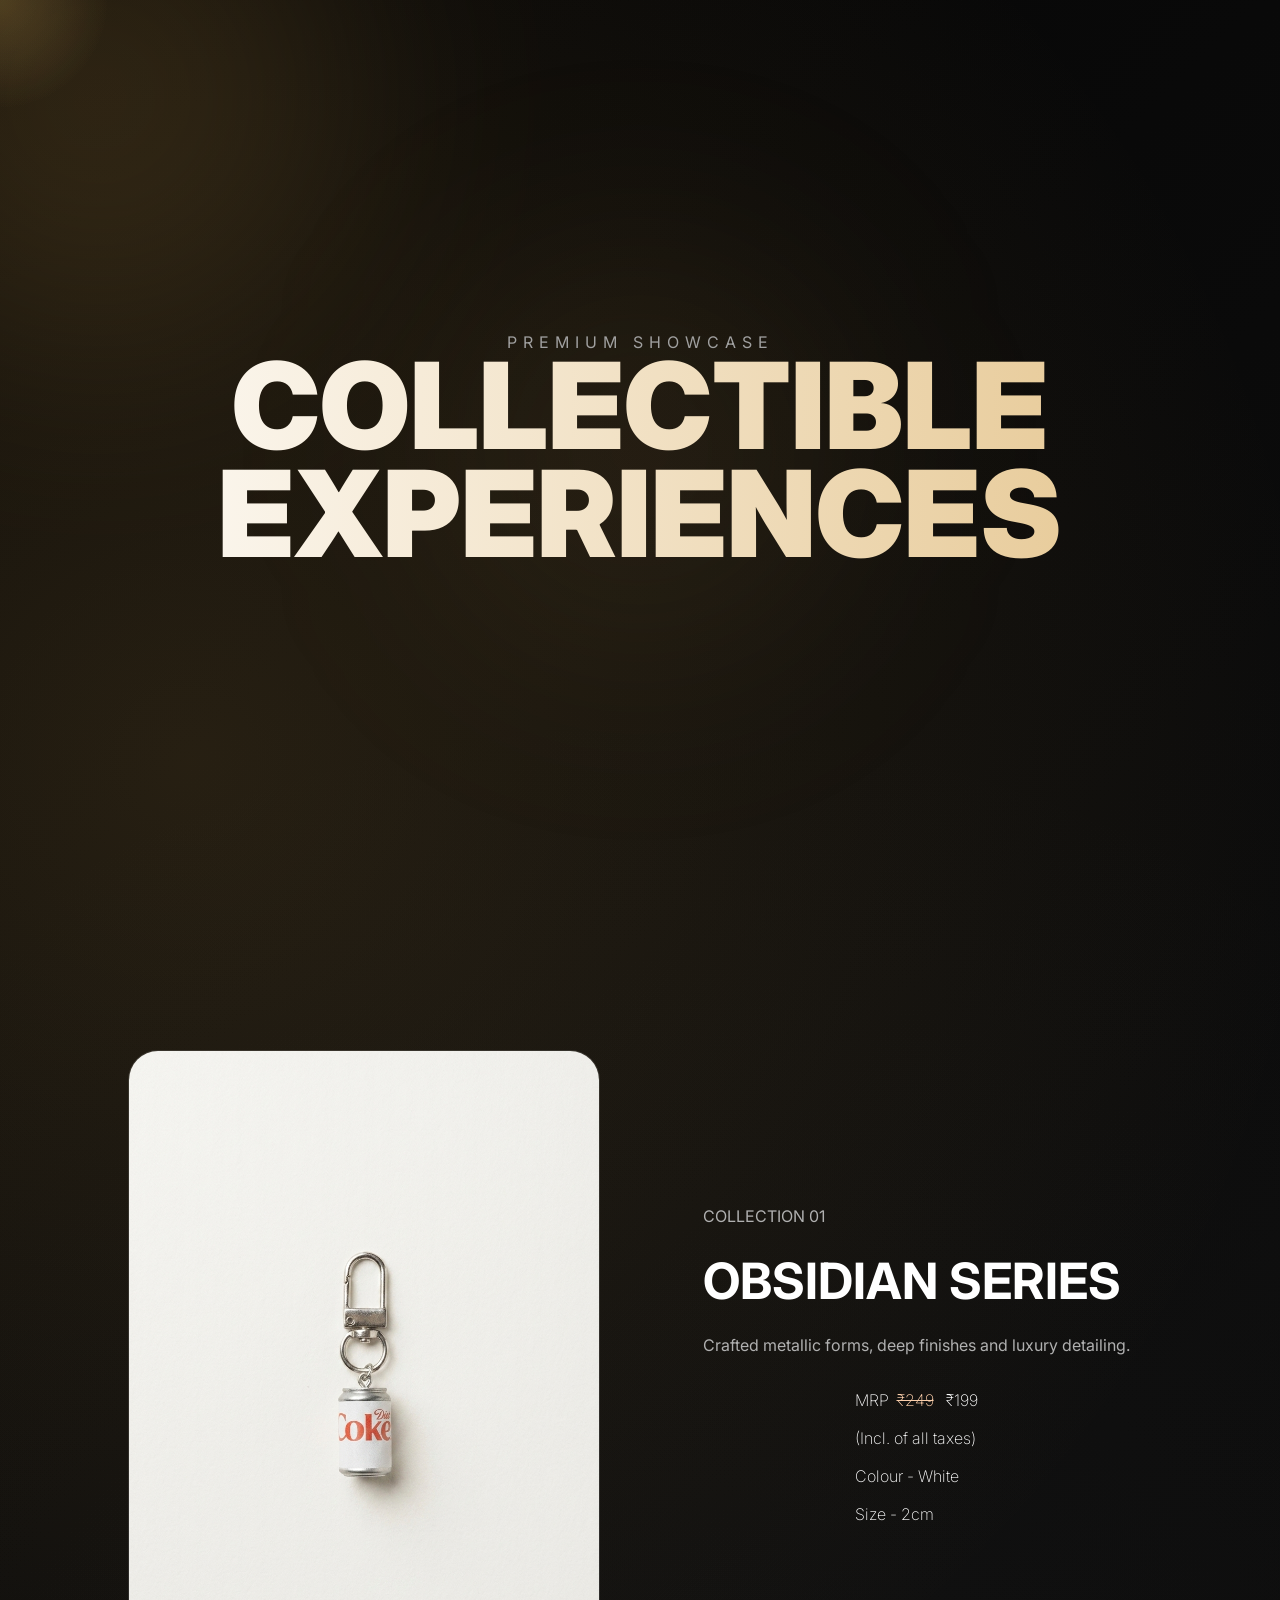
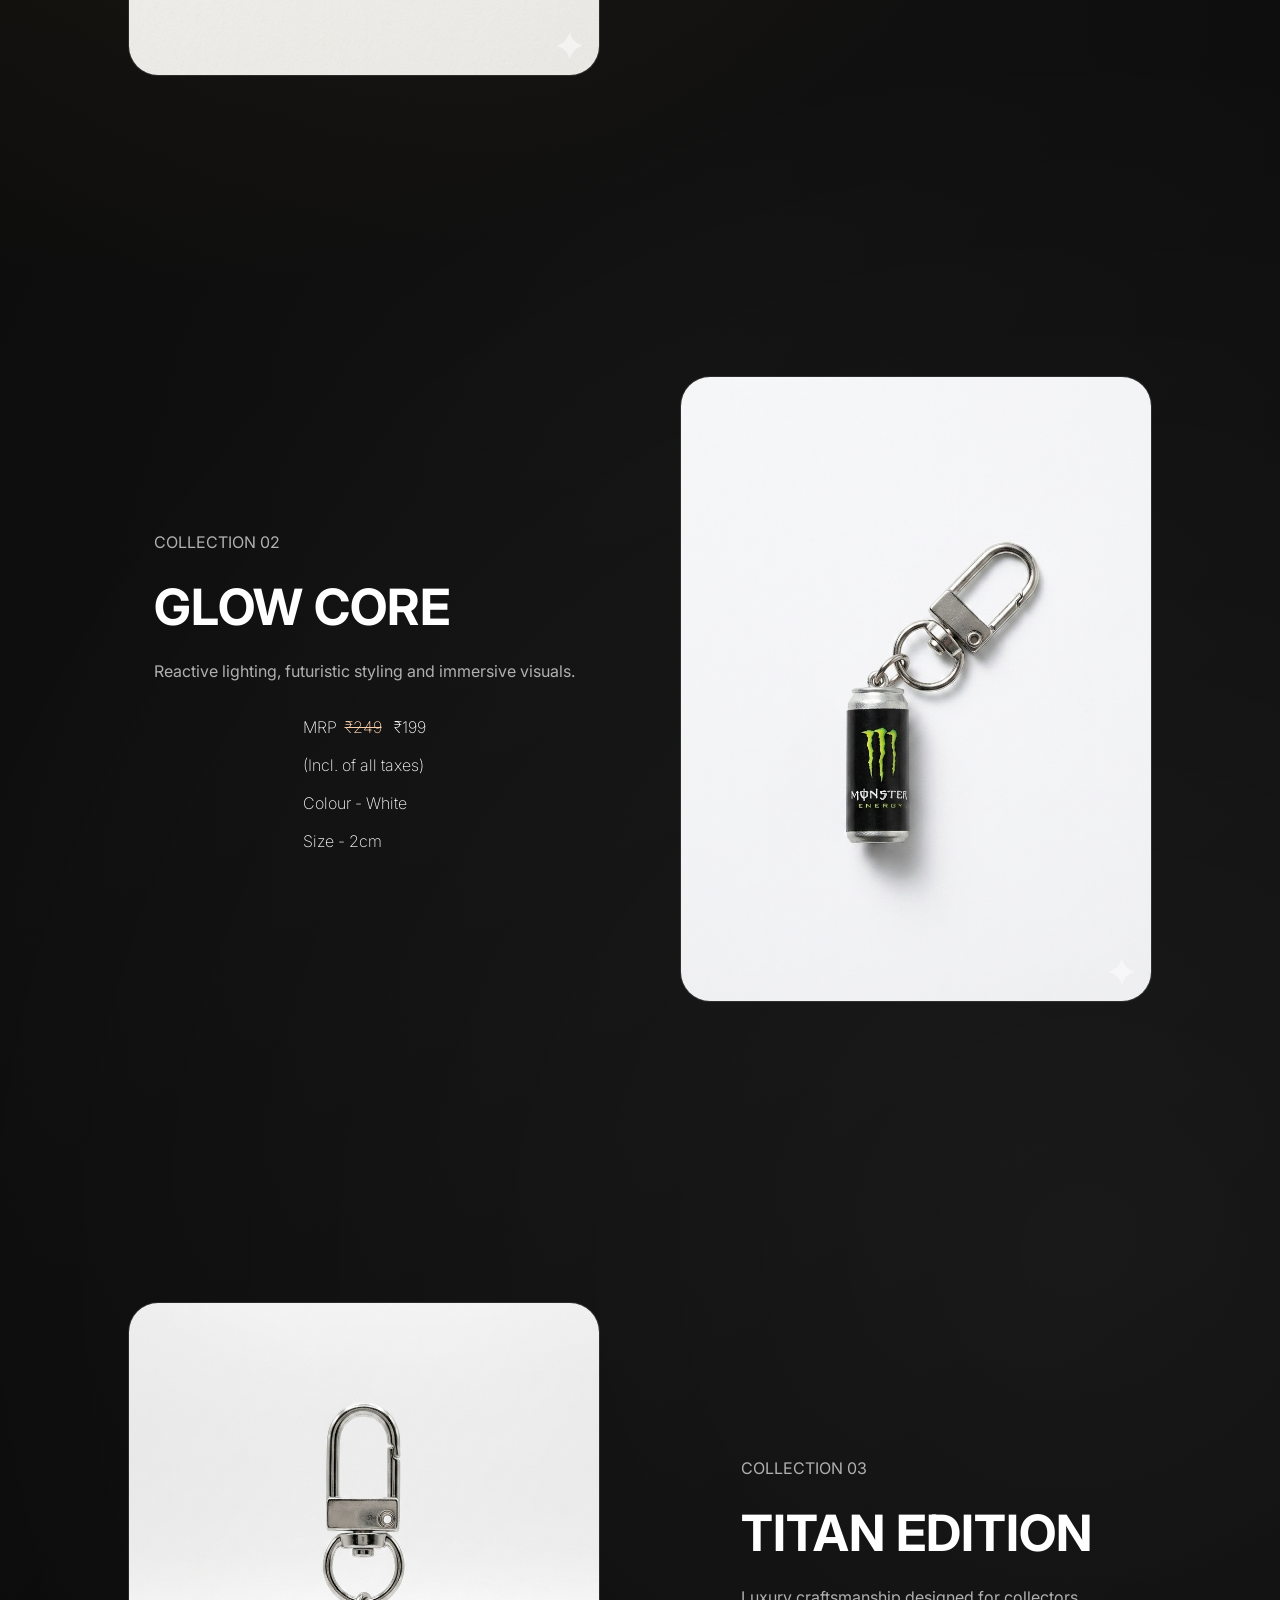
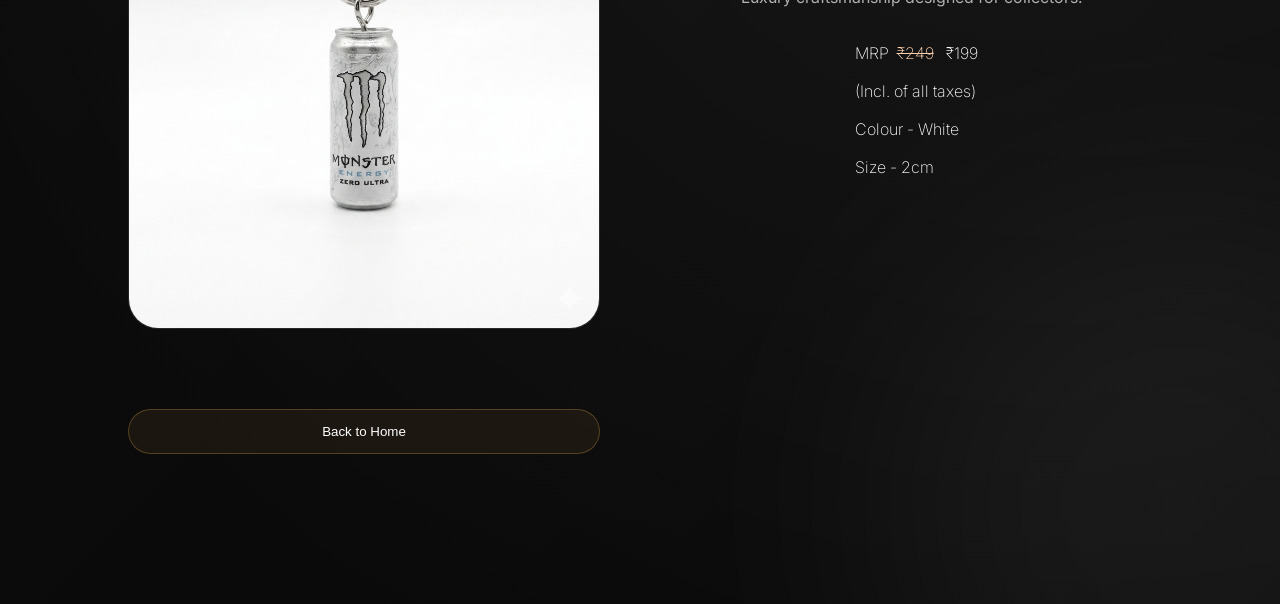
==== commit 5c2a4f69: "initial commit" ====
--- a/showcase.html
+++ b/showcase.html
@@ -98,12 +98,19 @@
             <p>COLLECTION 01</p>
 
             <h2>OBSIDIAN SERIES</h2>
-
             <p>
                 Crafted metallic forms,
                 deep finishes and
                 luxury detailing.
             </p>
+            <div class="keychain-details">
+                <div class="price">
+                    <span>MRP&nbsp; <span id="mrp">₹249</span> &nbsp; </span><span>₹199</span>
+                </div>
+                <span>(Incl. of all taxes)</span>
+                <span>Colour - White</span>
+                <span>Size - 2cm</span>
+            </div>
 
         </div>
 
@@ -126,6 +133,14 @@
                 futuristic styling
                 and immersive visuals.
             </p>
+            <div class="keychain-details">
+                <div class="price">
+                    <span>MRP&nbsp; <span id="mrp">₹249</span> &nbsp; </span><span>₹199</span>
+                </div>
+                <span>(Incl. of all taxes)</span>
+                <span>Colour - White</span>
+                <span>Size - 2cm</span>
+            </div>
 
         </div>
 
@@ -147,6 +162,14 @@
                 Luxury craftsmanship
                 designed for collectors.
             </p>
+            <div class="keychain-details">
+                <div class="price">
+                    <span>MRP&nbsp; <span id="mrp">₹249</span> &nbsp; </span><span>₹199</span>
+                </div>
+                <span>(Incl. of all taxes)</span>
+                <span>Colour - White</span>
+                <span>Size - 2cm</span>
+            </div>
 
         </div>
         <button class="back_to_home"><a href="index.html">Back to Home</a></button>
--- a/showcase.css
+++ b/showcase.css
@@ -319,6 +319,12 @@
     margin: 20px 0;
 }
 
+.text-block {
+    height: auto;
+    display: grid;
+    justify-content: center;
+}
+
 .text-block p {
     color: #b0b0b0;
     line-height: 1.8;
@@ -371,7 +377,7 @@
     }
 
     .hero-content h1 {
-        font-size: 48px;
+        font-size: 31px;
     }
 
     .floating-keychain-main {
@@ -382,4 +388,19 @@
         font-size: 48px;
     }
 
+}
+
+.keychain-details {
+    display: grid;
+    align-items: center;
+    gap: 2vh;
+    justify-content: center;
+    font-weight: 200;
+    margin-top: 31px;
+    -webkit-font-smoothing: antialiased;
+}
+
+.keychain-details .price #mrp{
+    text-decoration: line-through;
+    color: #fccfab;
 }
